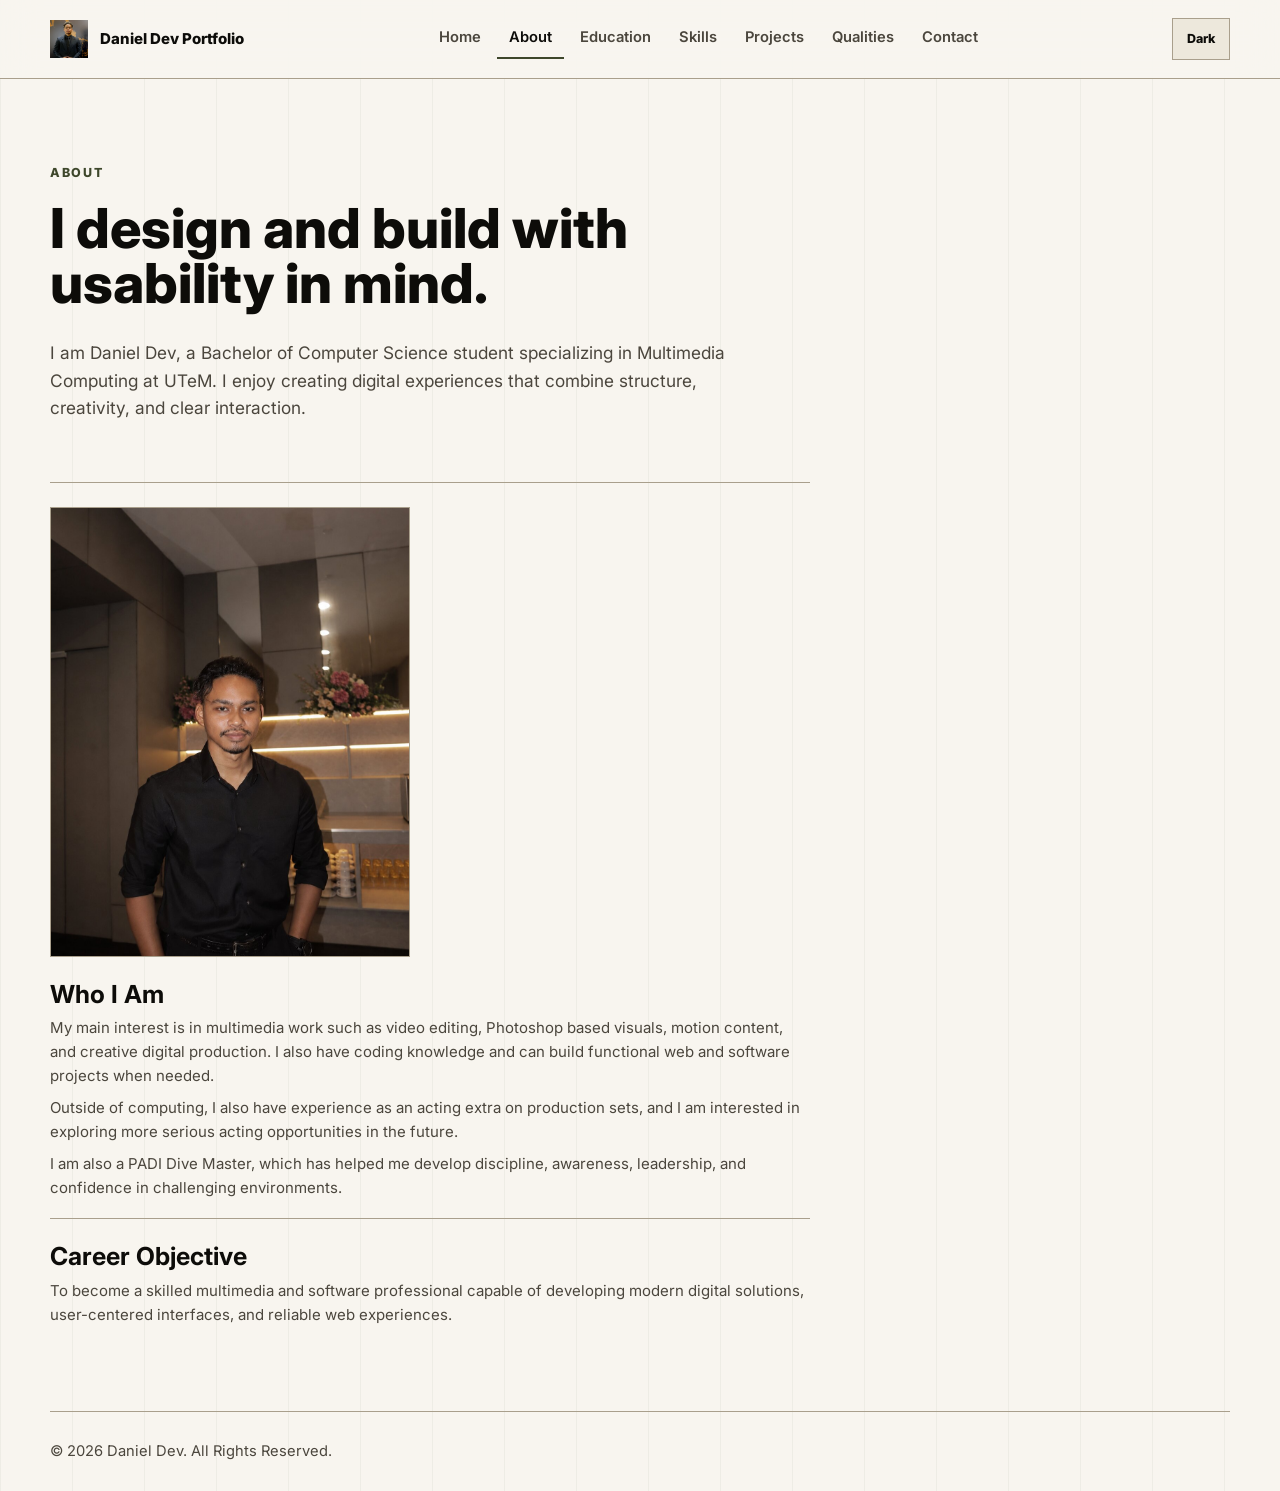
==== about.html @ 2dcd973b "Add files via upload" ====
<!DOCTYPE html>
<html lang="en">
<head>
    <meta charset="UTF-8">
    <meta name="viewport" content="width=device-width, initial-scale=1.0">
    <title>About | Daniel Dev</title>
    <link rel="preconnect" href="https://fonts.googleapis.com">
    <link rel="preconnect" href="https://fonts.gstatic.com" crossorigin>
    <link href="https://fonts.googleapis.com/css2?family=Inter:wght@300;400;500;600;700;800&display=swap" rel="stylesheet">
    <link rel="stylesheet" href="style.css">
    <link rel="stylesheet" href="mediaqueries.css">
</head>
<body>
    <header class="site-header">
        <nav class="navbar" aria-label="Main navigation">
            <a class="brand" href="index.html"><span class="brand-mark"><span>D</span><img src="assets/brand-logo.jpg" alt="Daniel Dev logo"></span><span>Daniel Dev Portfolio</span></a>
            <ul class="nav-links" id="nav-links">
                <li><a href="index.html">Home</a></li>
                <li><a class="active" href="about.html">About</a></li>
                <li><a href="education.html">Education</a></li>
                <li><a href="skills.html">Skills</a></li>
                <li><a href="projects.html">Projects</a></li>
                <li><a href="qualities.html">Qualities</a></li>
                <li><a href="contact.html">Contact</a></li>
            </ul>
            <div class="nav-actions">
                <button class="icon-button" id="theme-toggle" type="button" aria-label="Toggle dark mode">Dark</button>
                <button class="icon-button menu-button" id="hamburger" type="button" aria-label="Open menu" aria-expanded="false">Menu</button>
            </div>
        </nav>
    </header>

    <main class="page-shell">
        <section class="page-intro">
            <p class="eyebrow">About</p>
            <h1>I design and build with usability in mind.</h1>
            <p class="lead">
                I am Daniel Dev, a Bachelor of Computer Science student specializing in Multimedia Computing at UTeM.
                I enjoy creating digital experiences that combine structure, creativity, and clear interaction.
            </p>
        </section>

        <section class="split-layout">
            <div>
                <div class="image-frame page-image" data-label="Add assets/about.jpg">
                    <img src="assets/about.jpg" alt="Daniel Dev working on multimedia design">
                </div>
                <h2>Who I Am</h2>
                <p>
                    My main interest is in multimedia work such as video editing, Photoshop based visuals, motion
                    content, and creative digital production. I also have coding knowledge and can build functional
                    web and software projects when needed.
                </p>
                <p>
                    Outside of computing, I also have experience as an acting extra on production sets, and I am
                    interested in exploring more serious acting opportunities in the future.
                </p>
                <p>
                    I am also a PADI Dive Master, which has helped me develop discipline, awareness, leadership, and
                    confidence in challenging environments.
                </p>
            </div>
            <div>
                <h2>Career Objective</h2>
                <p>
                    To become a skilled multimedia and software professional capable of developing modern digital
                    solutions, user-centered interfaces, and reliable web experiences.
                </p>
            </div>
        </section>
    </main>

    <footer class="site-footer"><p>&copy; 2026 Daniel Dev. All Rights Reserved.</p></footer>
    <script src="script.js"></script>
</body>
</html>
---- style.css ----
:root {
    --bg: #f8f5ef;
    --surface: #ede8dc;
    --surface-strong: #ded6c4;
    --text: #0d0c09;
    --muted: #4b463d;
    --line: #a99f8c;
    --accent: #3e472b;
    --accent-strong: #222819;
    --inverse: #fffaf0;
    --shadow: 0 24px 70px rgba(45, 39, 28, 0.12);
}

body.dark-mode {
    --bg: #14130f;
    --surface: #201f1a;
    --surface-strong: #2d2b24;
    --text: #f5f1e8;
    --muted: #b6ad9e;
    --line: #3d392f;
    --accent: #b6bd86;
    --accent-strong: #d7ddb1;
    --inverse: #16140f;
    --shadow: 0 24px 70px rgba(0, 0, 0, 0.38);
}

* {
    box-sizing: border-box;
    margin: 0;
    padding: 0;
}

html {
    width: 100%;
    max-width: 100%;
    overflow-x: hidden;
}

body {
    width: 100%;
    max-width: 100%;
    min-height: 100vh;
    overflow-x: hidden;
    background:
        linear-gradient(90deg, rgba(89, 96, 68, 0.06) 1px, transparent 1px),
        linear-gradient(var(--bg), var(--bg));
    background-size: 72px 72px, auto;
    color: var(--text);
    font-family: "Inter", Arial, sans-serif;
    font-size: 15px;
    line-height: 1.6;
    transition: background-color 0.25s ease, color 0.25s ease;
}

a {
    color: inherit;
    text-decoration: none;
}

main,
header,
footer,
section,
article,
div,
nav,
ul,
li {
    max-width: 100%;
}

button,
input,
textarea {
    font: inherit;
}

.site-header {
    position: sticky;
    top: 0;
    z-index: 20;
    border-bottom: 1px solid var(--line);
    background: color-mix(in srgb, var(--bg) 88%, transparent);
    backdrop-filter: blur(18px);
}

.navbar {
    display: flex;
    align-items: center;
    justify-content: space-between;
    gap: 24px;
    width: min(1180px, calc(100% - 40px));
    min-height: 78px;
    margin: 0 auto;
}

.brand,
.nav-actions,
.nav-links {
    display: flex;
    align-items: center;
}

.brand {
    gap: 12px;
    font-weight: 800;
    letter-spacing: 0;
}

.brand-mark {
    display: grid;
    position: relative;
    width: 38px;
    height: 38px;
    overflow: hidden;
    place-items: center;
    border: 0;
    background: transparent;
    color: var(--bg);
    font-weight: 800;
}

.brand-mark img {
    position: absolute;
    inset: 0;
    width: 100%;
    height: 100%;
    object-fit: cover;
}

.nav-links {
    gap: 4px;
    list-style: none;
}

.nav-links a {
    display: inline-flex;
    align-items: center;
    min-height: 40px;
    padding: 0 12px;
    border-bottom: 2px solid transparent;
    color: var(--muted);
    font-size: 0.92rem;
    font-weight: 600;
}

.nav-links a:hover,
.nav-links a.active {
    border-color: var(--accent);
    color: var(--text);
}

.nav-actions {
    gap: 8px;
}

.icon-button {
    display: grid;
    min-width: 58px;
    height: 42px;
    place-items: center;
    padding: 0 10px;
    border: 1px solid var(--line);
    border-radius: 0;
    background: var(--surface);
    color: var(--text);
    cursor: pointer;
    font-size: 0.78rem;
    font-weight: 800;
}

.icon-button:hover {
    border-color: var(--accent);
}

.menu-button {
    display: none;
}

.home-hero,
.page-shell {
    width: min(1180px, calc(100% - 40px));
    max-width: calc(100vw - 40px);
    margin: 0 auto;
}

.home-hero {
    display: grid;
    grid-template-columns: minmax(0, 1.12fr) minmax(320px, 0.88fr);
    gap: 64px;
    align-items: center;
    min-height: calc(100vh - 78px);
    padding: 58px 0;
}

.hero-copy,
.page-intro {
    max-width: 800px;
}

.eyebrow {
    margin-bottom: 18px;
    color: var(--accent);
    font-size: 0.78rem;
    font-weight: 800;
    letter-spacing: 0.14em;
    text-transform: uppercase;
}

h1 {
    max-width: 900px;
    font-size: clamp(2rem, 4.5vw, 4.4rem);
    font-weight: 800;
    letter-spacing: 0;
    line-height: 1;
    overflow-wrap: anywhere;
}

.lead {
    max-width: 680px;
    margin-top: 28px;
    color: var(--muted);
    font-size: clamp(0.98rem, 1.5vw, 1.08rem);
}

.button-row {
    display: flex;
    flex-wrap: wrap;
    gap: 12px;
    margin-top: 34px;
}

.button {
    display: inline-flex;
    align-items: center;
    justify-content: center;
    min-height: 48px;
    padding: 0 22px;
    border: 1px solid var(--text);
    border-radius: 0;
    cursor: pointer;
    font-weight: 800;
    transition: background-color 0.2s ease, color 0.2s ease, transform 0.2s ease, border-color 0.2s ease;
}

.button.primary {
    background: var(--text);
    color: var(--bg);
}

.button.secondary {
    background: transparent;
    color: var(--text);
}

.button:hover {
    transform: translateY(-2px);
}

.button.primary:hover {
    background: var(--accent);
    border-color: var(--accent);
    color: var(--inverse);
}

.button.secondary:hover {
    border-color: var(--accent);
    color: var(--accent);
}

.text-link {
    display: inline-flex;
    width: fit-content;
    margin-top: 14px;
    border-bottom: 2px solid var(--accent);
    color: var(--text);
    font-weight: 800;
}

.image-frame {
    position: relative;
    width: 100%;
    overflow: hidden;
    border: 1px solid var(--line);
    background:
        linear-gradient(135deg, transparent 0 52%, rgba(89, 96, 68, 0.18) 52% 70%, transparent 70%),
        var(--surface);
}

.image-frame::before {
    content: attr(data-label);
    position: absolute;
    inset: 0;
    display: grid;
    place-items: center;
    padding: 20px;
    color: var(--muted);
    font-size: 0.82rem;
    font-weight: 800;
    text-align: center;
    text-transform: uppercase;
}

.image-frame.has-image::before {
    display: none;
}

.image-frame img {
    position: relative;
    z-index: 1;
    display: block;
    width: 100%;
    height: 100%;
    object-fit: cover;
}

.profile-frame {
    min-height: 430px;
    box-shadow: var(--shadow);
    aspect-ratio: 4 / 5;
}

.page-image {
    aspect-ratio: 4 / 5;
    max-width: 360px;
    margin-bottom: 24px;
}

.page-image img {
    object-fit: cover;
    object-position: center 75%;
    background: var(--surface);
}

.project-image {
    aspect-ratio: 16 / 9;
}

.project-image img {
    object-fit: cover;
    background: var(--surface);
}

.education-image {
    aspect-ratio: 3 / 2;
    max-width: 260px;
    background: #f8f5ef;
}

.education-image img {
    object-fit: contain;
    padding: 12px;
}

.identity-panel {
    display: grid;
    gap: 18px;
}

.identity-card {
    display: grid;
    min-height: 430px;
    padding: 28px;
    border: 1px solid var(--line);
    background:
        linear-gradient(135deg, transparent 0 52%, rgba(89, 96, 68, 0.18) 52% 70%, transparent 70%),
        var(--surface);
    box-shadow: var(--shadow);
}

.identity-label {
    color: var(--muted);
    font-size: 0.8rem;
    font-weight: 800;
    text-transform: uppercase;
}

.identity-card strong {
    align-self: center;
    font-size: clamp(6rem, 16vw, 11rem);
    font-weight: 800;
    line-height: 0.8;
}

.identity-card span:last-child {
    align-self: end;
    color: var(--muted);
    font-weight: 700;
}

.signal-list,
.preview-band,
.split-layout,
.skill-columns,
.contact-layout {
    display: grid;
    gap: 18px;
}

.signal-list {
    grid-template-columns: repeat(4, 1fr);
}

.signal-list span {
    padding: 16px 10px;
    border: 1px solid var(--line);
    background: var(--surface);
    text-align: center;
    font-size: 0.85rem;
    font-weight: 800;
}

.preview-band {
    grid-template-columns: repeat(3, 1fr);
    width: min(1180px, calc(100% - 40px));
    max-width: calc(100vw - 40px);
    margin: 0 auto 72px;
    border-top: 1px solid var(--line);
}

.preview-band a {
    min-height: 170px;
    padding: 26px 0;
    border-bottom: 1px solid var(--line);
    cursor: pointer;
    transition: border-color 0.2s ease, transform 0.2s ease;
}

.preview-band a:hover {
    border-color: var(--accent);
    transform: translateY(-3px);
}

.preview-band a:hover strong {
    color: var(--accent);
}

.preview-band span,
.timeline span,
.project-list span,
.qualities-list span,
.contact-details span {
    display: block;
    color: var(--accent);
    font-size: 0.78rem;
    font-weight: 800;
    text-transform: uppercase;
}

.preview-band strong {
    display: block;
    margin-top: 16px;
    font-size: 1.4rem;
}

.preview-band p,
.split-layout p,
.timeline p,
.project-list p,
.qualities-list p {
    margin-top: 8px;
    color: var(--muted);
}

.page-shell {
    min-height: calc(100vh - 156px);
    padding: 84px 0;
}

.page-intro {
    padding-bottom: 60px;
}

.page-intro h1 {
    font-size: clamp(2rem, 4.3vw, 4rem);
}

.split-layout,
.contact-layout {
    grid-template-columns: minmax(0, 760px);
}

.split-layout > div,
.timeline article,
.project-list article,
.qualities-list article,
.skill-columns > div {
    border-top: 1px solid var(--line);
    padding-top: 24px;
}

h2 {
    font-size: clamp(1.15rem, 2vw, 1.55rem);
    line-height: 1.1;
}

.timeline,
.project-list,
.qualities-list {
    display: grid;
    gap: 26px;
}

.timeline article {
    display: grid;
    grid-template-columns: 120px minmax(220px, 260px) minmax(0, 1fr);
    gap: 28px;
    align-items: start;
}

.project-list article {
    display: grid;
    grid-template-columns: 100px minmax(360px, 520px) minmax(0, 1fr);
    gap: 20px;
    align-items: start;
}

.timeline article h2 {
    grid-column: 3;
}

.project-list article h2 {
    grid-column: 3;
}

.timeline article p,
.timeline article strong {
    grid-column: 3;
}

.timeline .education-image {
    grid-column: 2;
    grid-row: 1 / span 3;
}

.project-list article p,
.project-list article .project-points,
.project-list article .text-link {
    grid-column: 3;
}

.project-points {
    display: grid;
    gap: 8px;
    margin-top: 14px;
    padding-left: 18px;
    color: var(--muted);
}

.project-points li {
    padding-left: 4px;
}

.project-list .project-image {
    grid-column: 2;
    grid-row: 1 / span 3;
}

.skill-columns {
    grid-template-columns: repeat(3, 1fr);
}

.tag-list {
    display: flex;
    flex-wrap: wrap;
    gap: 10px;
    margin-top: 20px;
    list-style: none;
}

.tag-list li {
    padding: 9px 12px;
    border: 1px solid var(--line);
    background: var(--surface);
    color: var(--text);
    font-size: 0.92rem;
    font-weight: 700;
}

.qualities-list {
    grid-template-columns: repeat(2, 1fr);
}

.contact-details {
    display: grid;
    gap: 16px;
}

.contact-details a {
    position: relative;
    display: block;
    padding-bottom: 18px;
    border-bottom: 1px solid var(--line);
    font-size: clamp(1.05rem, 2vw, 1.3rem);
    font-weight: 800;
    overflow-wrap: anywhere;
}

.contact-icon {
    display: inline-block;
    width: 28px;
    height: 28px;
    margin-right: 10px;
    vertical-align: middle;
}

.contact-link {
    cursor: pointer;
    transition: color 0.2s ease, border-color 0.2s ease, transform 0.2s ease;
}

.contact-link:hover {
    border-color: var(--accent);
    color: var(--accent);
    transform: translateX(4px);
}

.contact-form {
    display: grid;
    gap: 16px;
    padding: 24px;
    border: 1px solid var(--line);
    background: var(--surface);
}

.contact-form label {
    display: grid;
    gap: 8px;
    color: var(--muted);
    font-size: 0.86rem;
    font-weight: 800;
    text-transform: uppercase;
}

.contact-form input,
.contact-form textarea {
    width: 100%;
    border: 1px solid var(--line);
    border-radius: 0;
    background: var(--bg);
    color: var(--text);
    padding: 13px 14px;
    text-transform: none;
}

.contact-form textarea {
    min-height: 150px;
    resize: vertical;
}

.site-footer {
    width: min(1180px, calc(100% - 40px));
    max-width: calc(100vw - 40px);
    margin: 0 auto;
    padding: 28px 0;
    border-top: 1px solid var(--line);
    color: var(--muted);
    font-size: 0.92rem;
}
---- mediaqueries.css ----
@media (max-width: 1040px) {
    .navbar {
        width: calc(100% - 28px);
        max-width: 1180px;
        margin-left: auto;
        margin-right: auto;
    }

    .nav-links {
        position: fixed;
        top: 78px;
        left: 14px;
        right: 14px;
        z-index: 1000;
        width: auto;
        max-width: none;
        display: none;
        flex-direction: column;
        align-items: stretch;
        gap: 0;
        border: 1px solid var(--line);
        background: var(--bg);
        box-shadow: var(--shadow);
    }

    .nav-links.active {
        display: flex;
    }

    .nav-links a {
        min-height: 54px;
        padding: 0 18px;
        border-bottom: 1px solid var(--line);
    }

    .nav-links li:last-child a {
        border-bottom: 0;
    }

    .menu-button {
        display: grid;
    }

    .home-hero {
        grid-template-columns: 1fr;
        min-height: auto;
        padding: 56px 0;
    }

    .identity-card {
        min-height: 340px;
    }

    .profile-frame {
        min-height: 340px;
    }

    .preview-band,
    .skill-columns {
        grid-template-columns: 1fr;
    }
}

@media (max-width: 760px) {
    body {
        background-size: 48px 48px, auto;
    }

    main,
    .home-hero,
    .page-shell,
    .preview-band,
    .site-footer,
    .page-intro,
    .hero-copy,
    .identity-panel,
    .timeline,
    .project-list,
    .qualities-list,
    .skill-columns,
    .contact-layout {
        max-width: 100vw;
        overflow-x: hidden;
    }

    .site-header,
    .navbar {
        overflow: visible;
    }

    .home-hero,
    .page-shell,
    .preview-band,
    .site-footer {
        width: 100%;
        max-width: 1180px;
        padding-left: 16px;
        padding-right: 16px;
        margin-left: auto;
        margin-right: auto;
    }

    .brand span:last-child {
        display: none;
    }

    .home-hero {
        gap: 36px;
        padding-top: 42px;
        padding-bottom: 42px;
        justify-items: center;
        text-align: center;
    }

    .hero-copy,
    .page-intro {
        margin: 0 auto;
    }

    .lead {
        margin-left: auto;
        margin-right: auto;
    }

    h1,
    .page-intro h1 {
        max-width: 100%;
        font-size: clamp(2.1rem, 11vw, 3.6rem);
        line-height: 1;
        overflow-wrap: break-word;
        word-break: normal;
    }

    .button-row,
    .button {
        width: 100%;
    }

    .button-row {
        justify-content: center;
    }

    .identity-panel {
        width: 100%;
        max-width: 420px;
        margin: 0 auto;
    }

    .signal-list,
    .split-layout,
    .contact-layout,
    .qualities-list {
        grid-template-columns: 1fr;
    }

    .page-shell {
        padding-top: 54px;
        padding-bottom: 54px;
        text-align: center;
    }

    .page-intro {
        padding-bottom: 42px;
    }

    .timeline article,
    .project-list article {
        width: 100%;
        max-width: 100%;
        grid-template-columns: 1fr;
        gap: 10px;
        text-align: center;
    }

    .timeline article h2,
    .timeline article p,
    .timeline article strong,
    .timeline .education-image,
    .project-list .project-image,
    .project-list article h2,
    .project-list article p,
    .project-list article .project-points,
    .project-list article .text-link {
        grid-column: auto;
        grid-row: auto;
    }

    .education-image {
        width: min(100%, 240px);
        max-width: 240px;
        margin: 0 auto;
    }

    .contact-form {
        padding: 18px;
        text-align: left;
    }
}

@media (max-width: 420px) {
    .navbar {
        gap: 12px;
        min-height: 70px;
        width: calc(100% - 20px);
    }

    .nav-links {
        top: 70px;
    }

    .icon-button {
        min-width: 52px;
        height: 38px;
        padding: 0 8px;
    }

    .identity-card {
        width: 100%;
        min-height: 280px;
        padding: 20px;
    }

    .profile-frame {
        min-height: 280px;
    }

    .preview-band a {
        min-height: 140px;
        text-align: center;
    }

    .page-shell,
    .home-hero,
    .preview-band,
    .site-footer {
        padding-left: 14px;
        padding-right: 14px;
    }
}
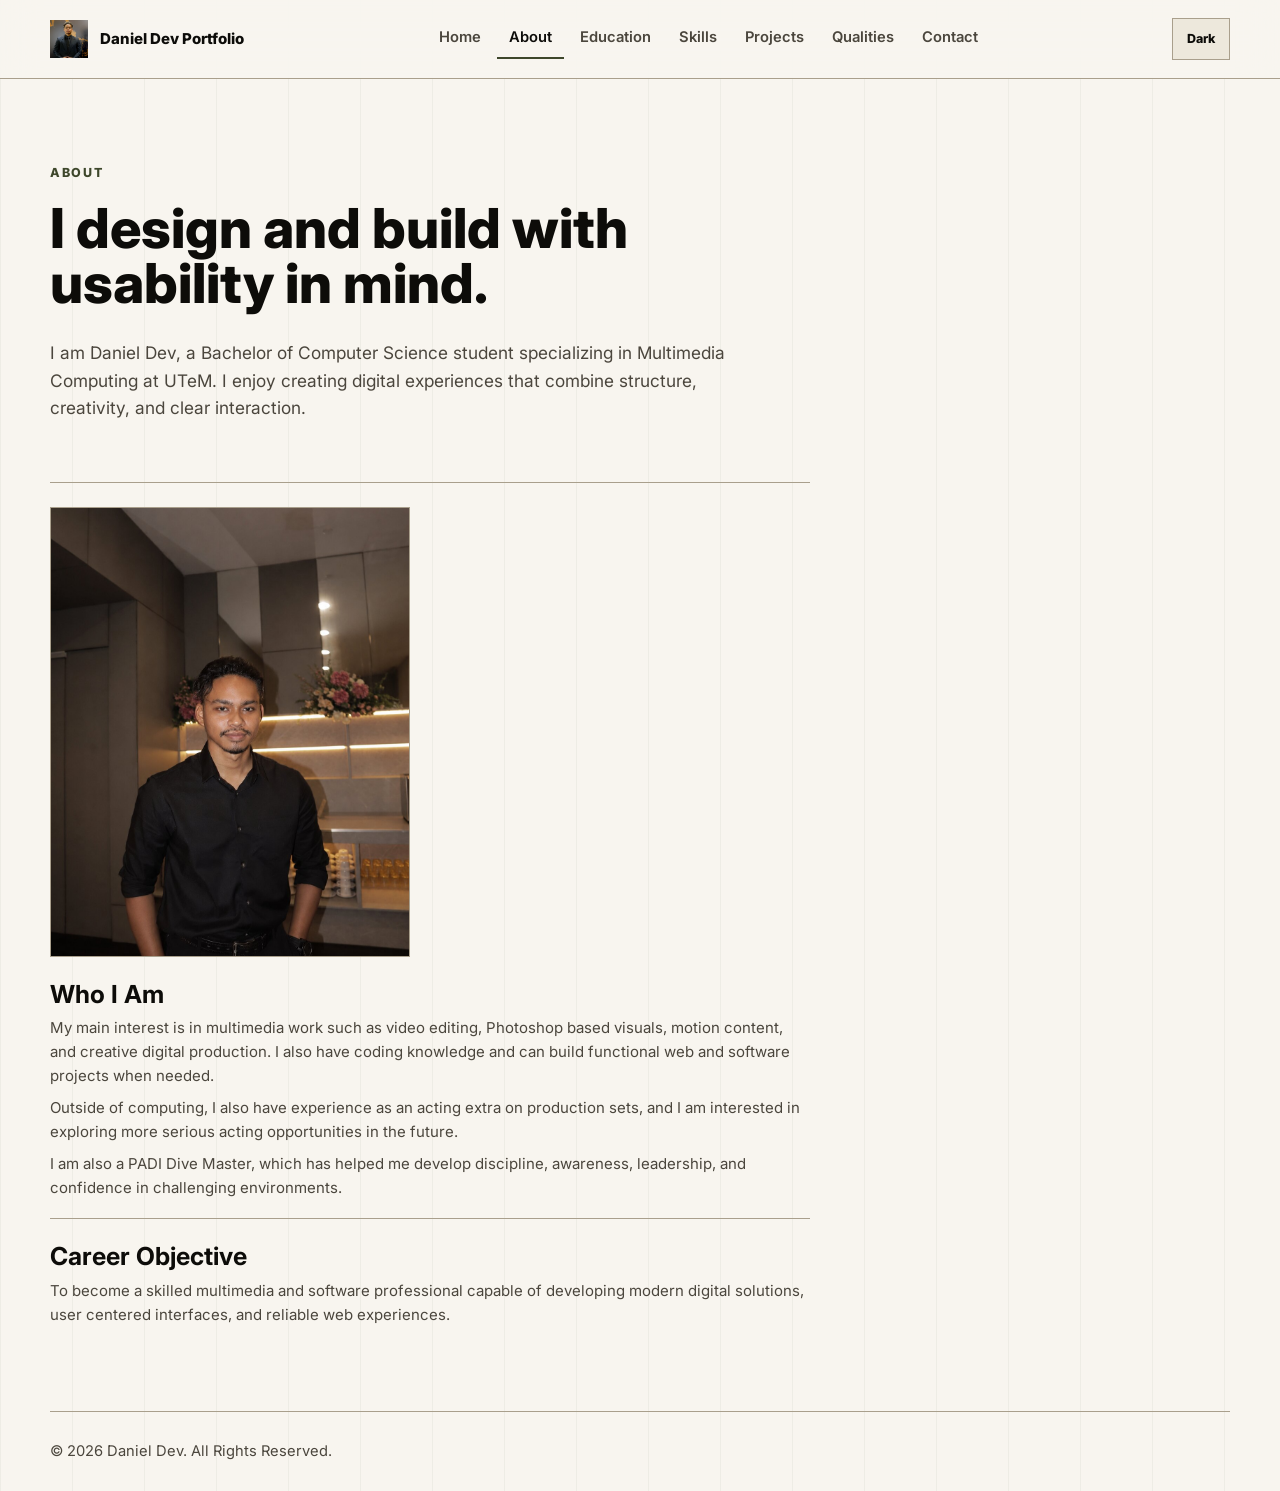
==== commit 10366316: "Add files via upload" ====
--- a/about.html
+++ b/about.html
@@ -64,7 +64,7 @@
                 <h2>Career Objective</h2>
                 <p>
                     To become a skilled multimedia and software professional capable of developing modern digital
-                    solutions, user-centered interfaces, and reliable web experiences.
+                    solutions, user centered interfaces, and reliable web experiences.
                 </p>
             </div>
         </section>
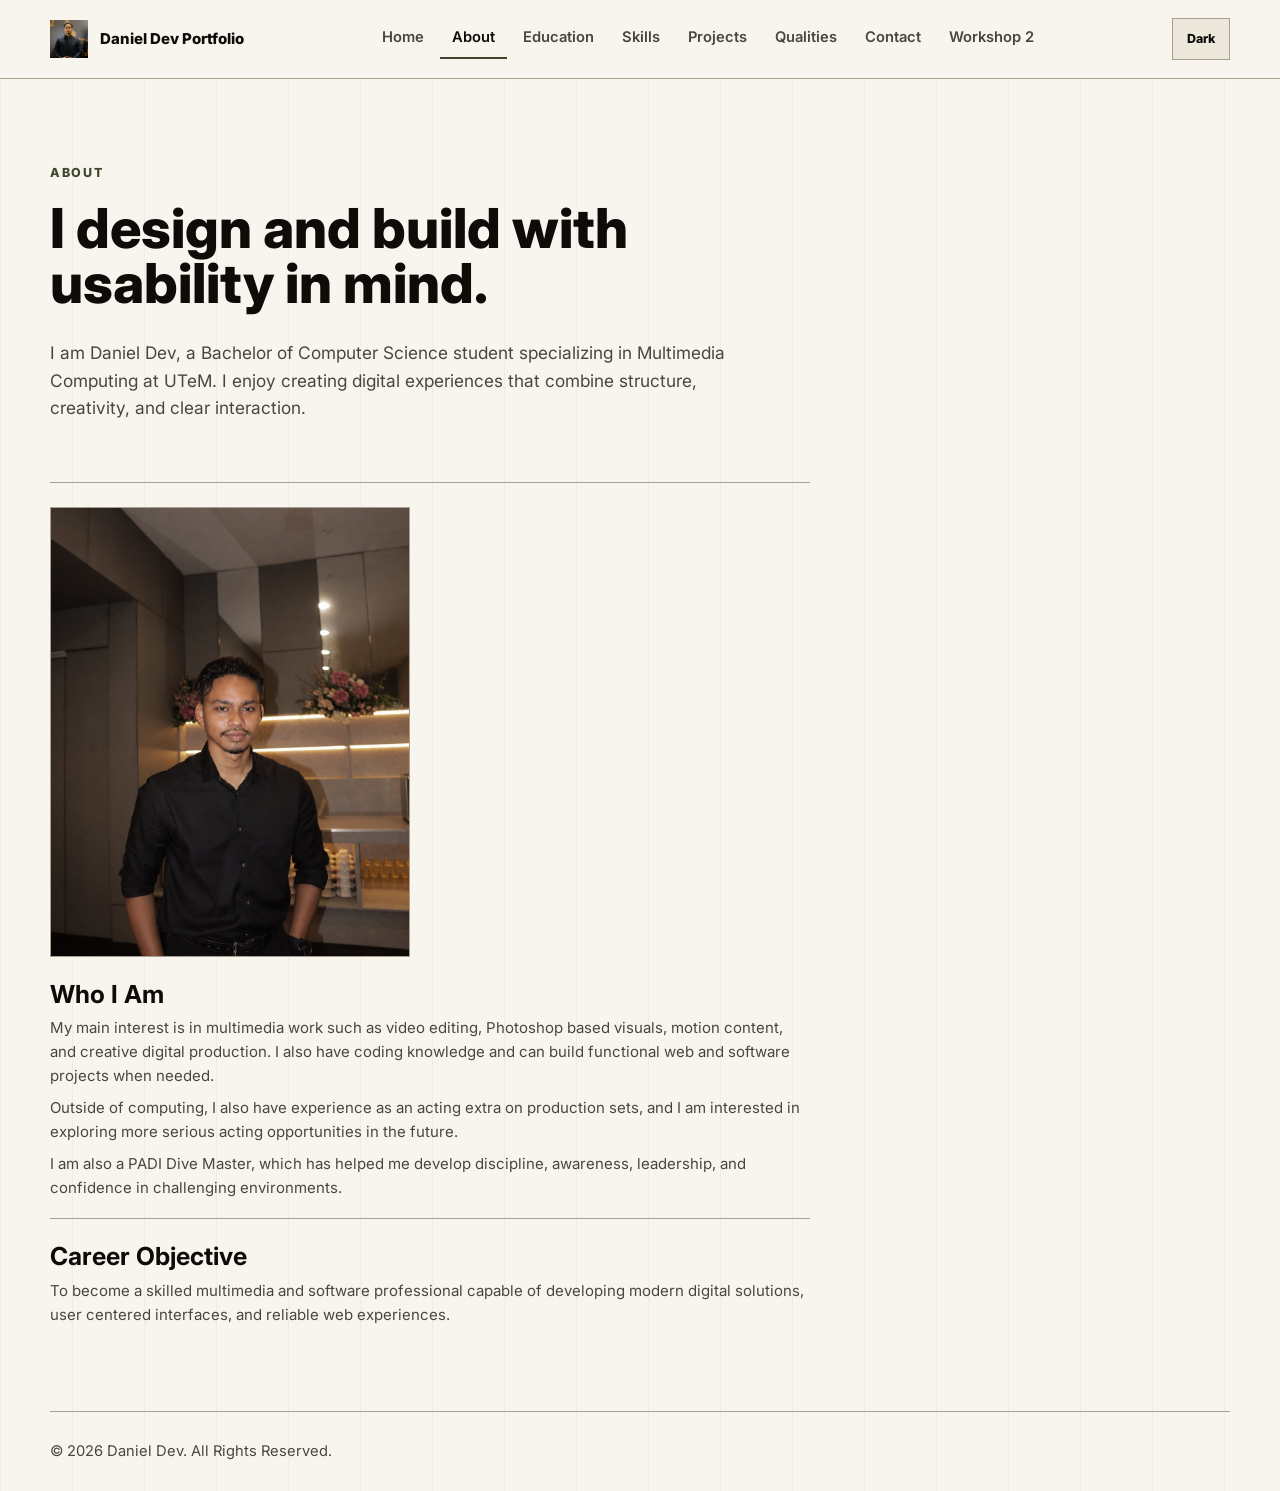
==== commit e7fe29fc: "Add files via upload" ====
--- a/about.html
+++ b/about.html
@@ -22,6 +22,7 @@
                 <li><a href="projects.html">Projects</a></li>
                 <li><a href="qualities.html">Qualities</a></li>
                 <li><a href="contact.html">Contact</a></li>
+                <li><a href="workshop2.html">Workshop 2</a></li>
             </ul>
             <div class="nav-actions">
                 <button class="icon-button" id="theme-toggle" type="button" aria-label="Toggle dark mode">Dark</button>
--- a/style.css
+++ b/style.css
@@ -341,6 +341,31 @@
     background: var(--surface);
 }
 
+.logo-project-image img {
+    object-fit: cover;
+    object-position: center;
+}
+
+.logo-project-image {
+    aspect-ratio: 2 / 1;
+    padding: 18px;
+    background:
+        linear-gradient(90deg, rgba(248, 245, 239, 0.07) 1px, transparent 1px),
+        linear-gradient(135deg, #171512 0%, #3f462e 100%);
+    background-size: 44px 44px, auto, auto;
+}
+
+.logo-project-image img {
+    position: relative;
+    z-index: 1;
+    width: 100%;
+    height: 100%;
+    object-fit: contain;
+    background: #ffffff;
+    padding: 0;
+    filter: none;
+}
+
 .education-image {
     aspect-ratio: 3 / 2;
     max-width: 260px;
@@ -657,3 +682,200 @@
     color: var(--muted);
     font-size: 0.92rem;
 }
+
+.logo-project-image {
+    display: grid !important;
+    place-items: start center !important;
+    aspect-ratio: 16 / 9 !important;
+    padding: 0 !important;
+    background:
+        linear-gradient(90deg, rgba(248, 245, 239, 0.07) 1px, transparent 1px),
+        linear-gradient(135deg, #171512 0%, #3f462e 100%) !important;
+    background-size: 44px 44px, auto !important;
+}
+
+.logo-project-image::after {
+    content: none !important;
+    display: none !important;
+}
+
+.logo-project-image img {
+    display: block !important;
+    position: relative !important;
+    z-index: 2 !important;
+    width: 68% !important;
+    height: 50% !important;
+    margin-top: 44px !important;
+    object-fit: cover !important;
+    object-position: center !important;
+    background: #ffffff !important;
+    padding: 0 !important;
+    box-shadow: 14px 16px 0 rgba(0, 0, 0, 0.22) !important;
+}
+
+.logo-project-image {
+    position: relative;
+    aspect-ratio: 16 / 9;
+    padding: 0;
+    background:
+        linear-gradient(90deg, rgba(248, 245, 239, 0.07) 1px, transparent 1px),
+        linear-gradient(135deg, #171512 0%, #3f462e 100%);
+    background-size: 44px 44px, auto;
+}
+
+.logo-project-image img {
+    width: 100%;
+    height: 100%;
+    object-fit: cover;
+    object-position: center;
+    background: #ffffff;
+    box-shadow: 14px 16px 0 rgba(0, 0, 0, 0.22);
+}
+
+/* ==========================================================================
+   Workshop 2 Update Hub Styles
+   ========================================================================== */
+
+.update-feed {
+    display: grid;
+    gap: 32px;
+    max-width: 900px;
+    margin: 0 auto;
+}
+
+.update-card {
+    display: flex;
+    flex-direction: column;
+    gap: 20px;
+    padding: 32px;
+    border: 1px solid var(--line);
+    background: var(--surface);
+    transition: border-color 0.2s ease, transform 0.2s ease, box-shadow 0.2s ease;
+}
+
+.update-card:hover {
+    border-color: var(--accent);
+    box-shadow: var(--shadow);
+}
+
+.update-meta-row {
+    display: flex;
+    align-items: center;
+    justify-content: space-between;
+    flex-wrap: wrap;
+    gap: 12px;
+    padding-bottom: 14px;
+    border-bottom: 1px solid var(--line);
+}
+
+.update-date-badge {
+    display: inline-flex;
+    align-items: center;
+    gap: 8px;
+    color: var(--accent);
+    font-size: 0.82rem;
+    font-weight: 800;
+    letter-spacing: 0.05em;
+    text-transform: uppercase;
+}
+
+.update-pills {
+    display: flex;
+    flex-wrap: wrap;
+    gap: 8px;
+    list-style: none;
+}
+
+.update-pill {
+    display: inline-block;
+    padding: 4px 12px;
+    border: 1px solid var(--line);
+    background: var(--bg);
+    color: var(--text);
+    font-size: 0.74rem;
+    font-weight: 700;
+    letter-spacing: 0.04em;
+    text-transform: uppercase;
+}
+
+.update-pill.accent {
+    background: var(--accent);
+    color: var(--inverse);
+    border-color: var(--accent);
+}
+
+.update-card h2 {
+    font-size: clamp(1.25rem, 2.2vw, 1.7rem);
+    line-height: 1.25;
+    color: var(--text);
+}
+
+.update-body {
+    display: grid;
+    gap: 14px;
+    color: var(--muted);
+    font-size: 0.98rem;
+    line-height: 1.65;
+}
+
+.update-body p strong {
+    color: var(--text);
+}
+
+.reflection-callout {
+    position: relative;
+    padding: 16px 20px;
+    border-left: 3px solid var(--accent);
+    background: color-mix(in srgb, var(--surface-strong) 50%, transparent);
+    color: var(--text);
+    font-size: 0.94rem;
+    line-height: 1.6;
+}
+
+.reflection-callout strong {
+    display: block;
+    margin-bottom: 4px;
+    color: var(--accent);
+    font-size: 0.76rem;
+    font-weight: 800;
+    letter-spacing: 0.08em;
+    text-transform: uppercase;
+}
+
+.update-media-block {
+    display: grid;
+    gap: 16px;
+    margin-top: 4px;
+}
+
+.update-image-frame {
+    aspect-ratio: 16 / 9;
+    max-height: 400px;
+}
+
+.code-snippet-box {
+    position: relative;
+    padding: 18px 20px;
+    border: 1px solid var(--line);
+    background: var(--surface-strong);
+    overflow-x: auto;
+}
+
+.code-snippet-box pre {
+    margin: 0;
+    font-family: "Consolas", "Courier New", monospace;
+    font-size: 0.88rem;
+    line-height: 1.55;
+    color: var(--text);
+    white-space: pre-wrap;
+    word-break: break-word;
+}
+
+.update-action-row {
+    display: flex;
+    flex-wrap: wrap;
+    align-items: center;
+    gap: 16px;
+    padding-top: 14px;
+    border-top: 1px solid var(--line);
+}
--- a/mediaqueries.css
+++ b/mediaqueries.css
@@ -78,7 +78,8 @@
     .project-list,
     .qualities-list,
     .skill-columns,
-    .contact-layout {
+    .contact-layout,
+    .update-feed {
         max-width: 100vw;
         overflow-x: hidden;
     }
@@ -195,6 +196,21 @@
         padding: 18px;
         text-align: left;
     }
+
+    .update-card {
+        padding: 24px 18px;
+        text-align: left;
+    }
+
+    .update-meta-row {
+        flex-direction: column;
+        align-items: flex-start;
+        gap: 10px;
+    }
+
+    .update-action-row {
+        justify-content: flex-start;
+    }
 }
 
 @media (max-width: 420px) {
